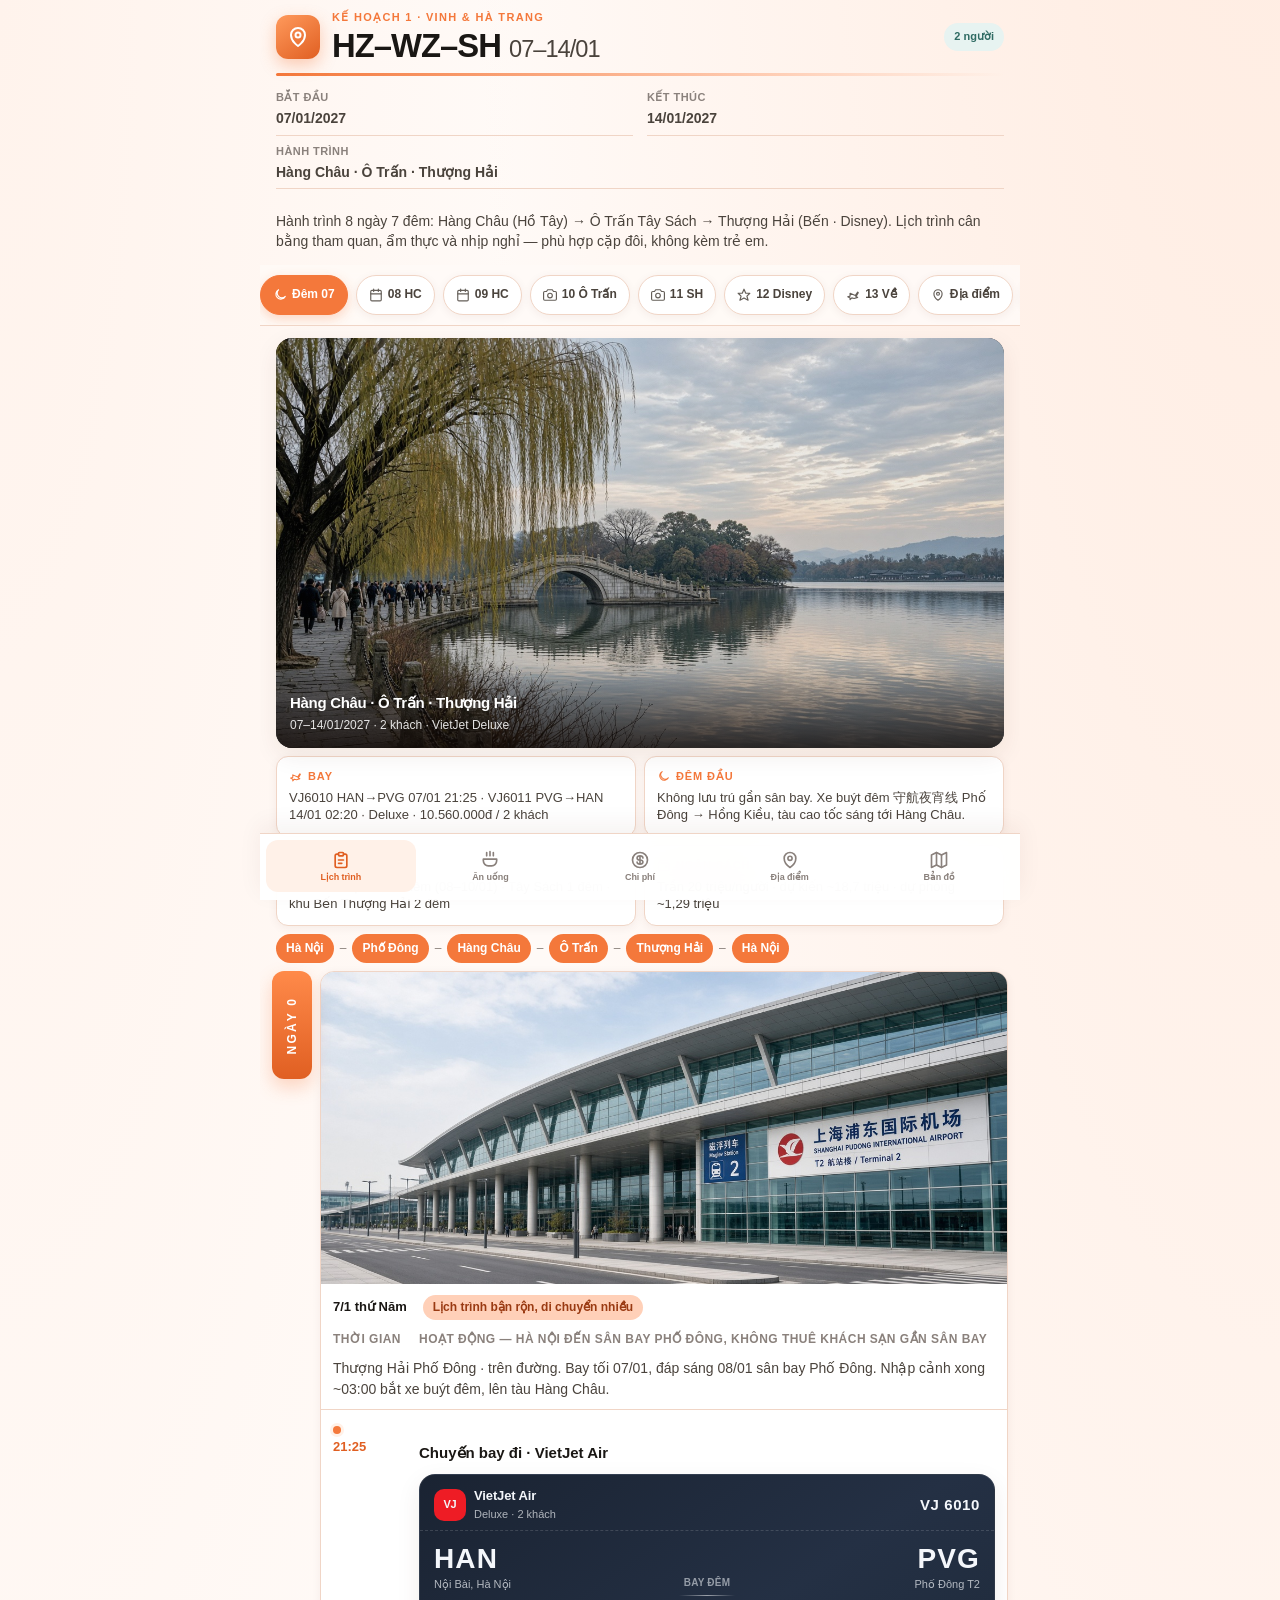
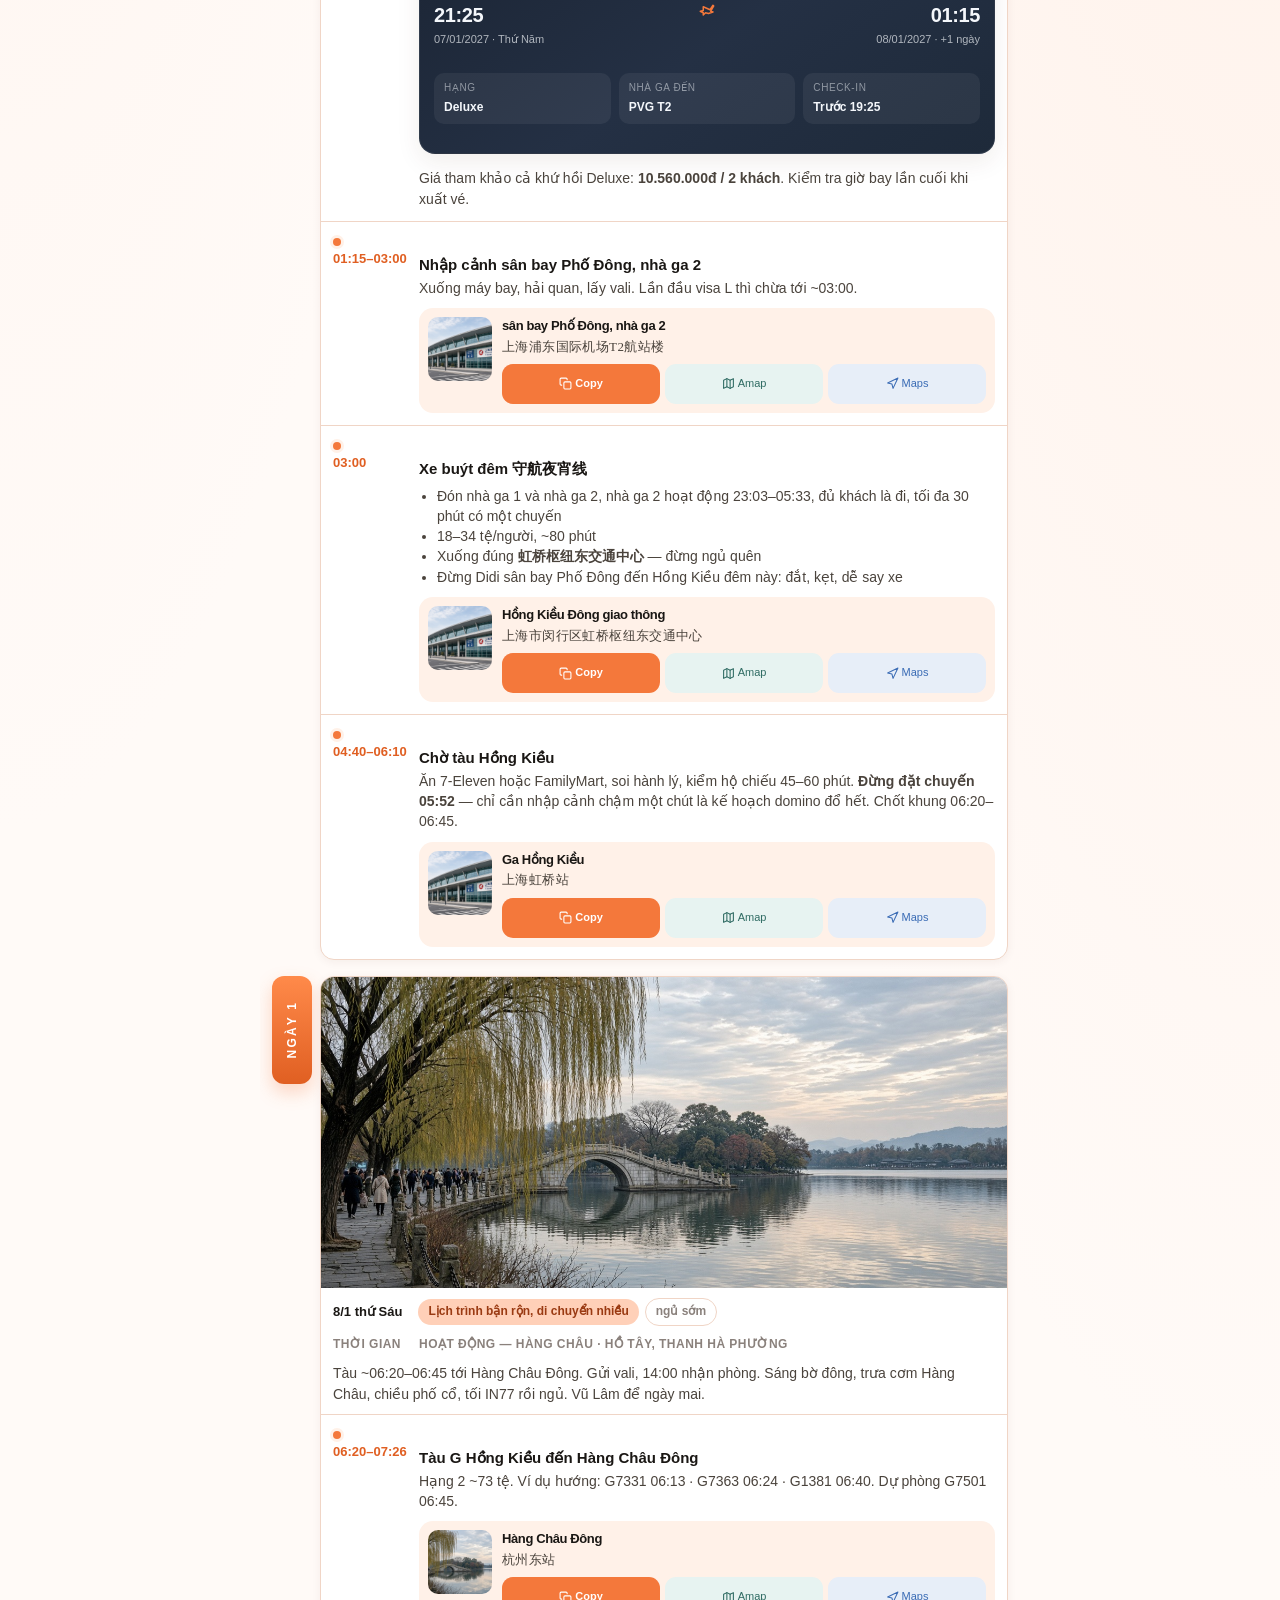
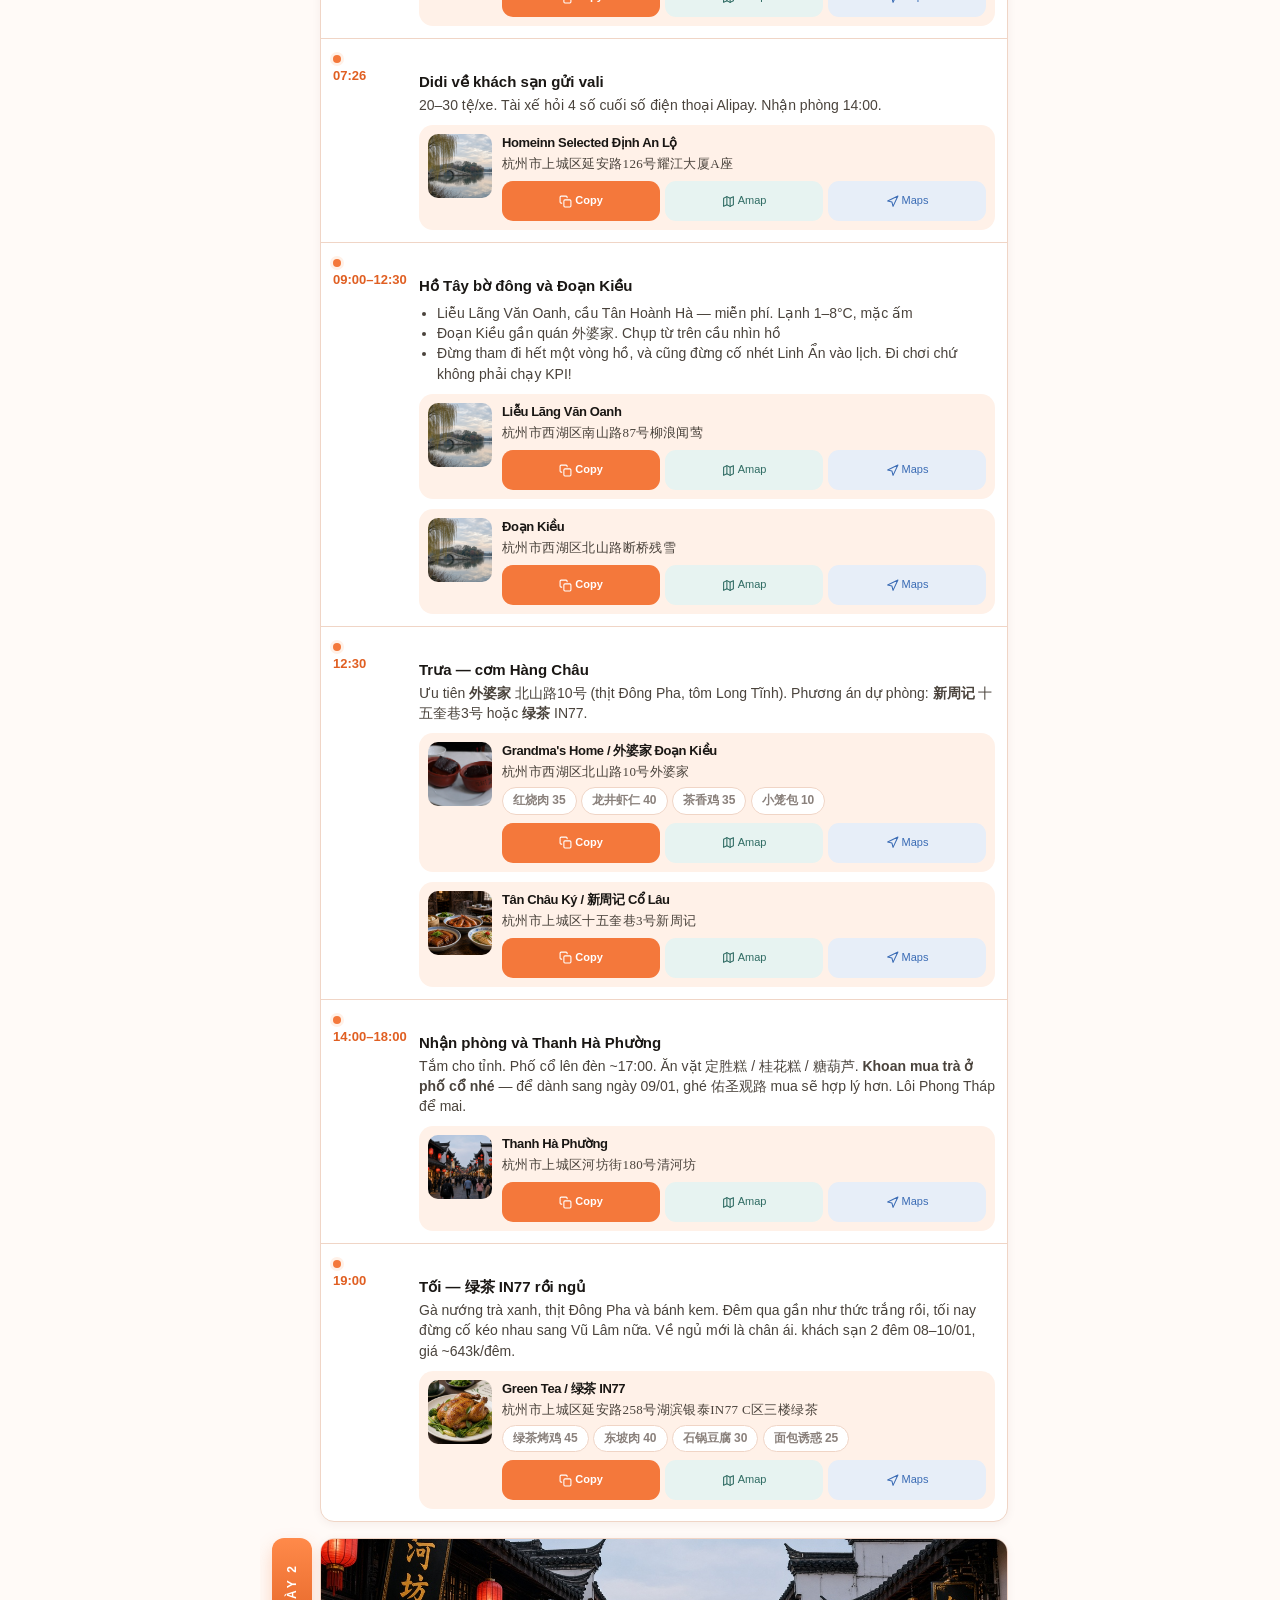
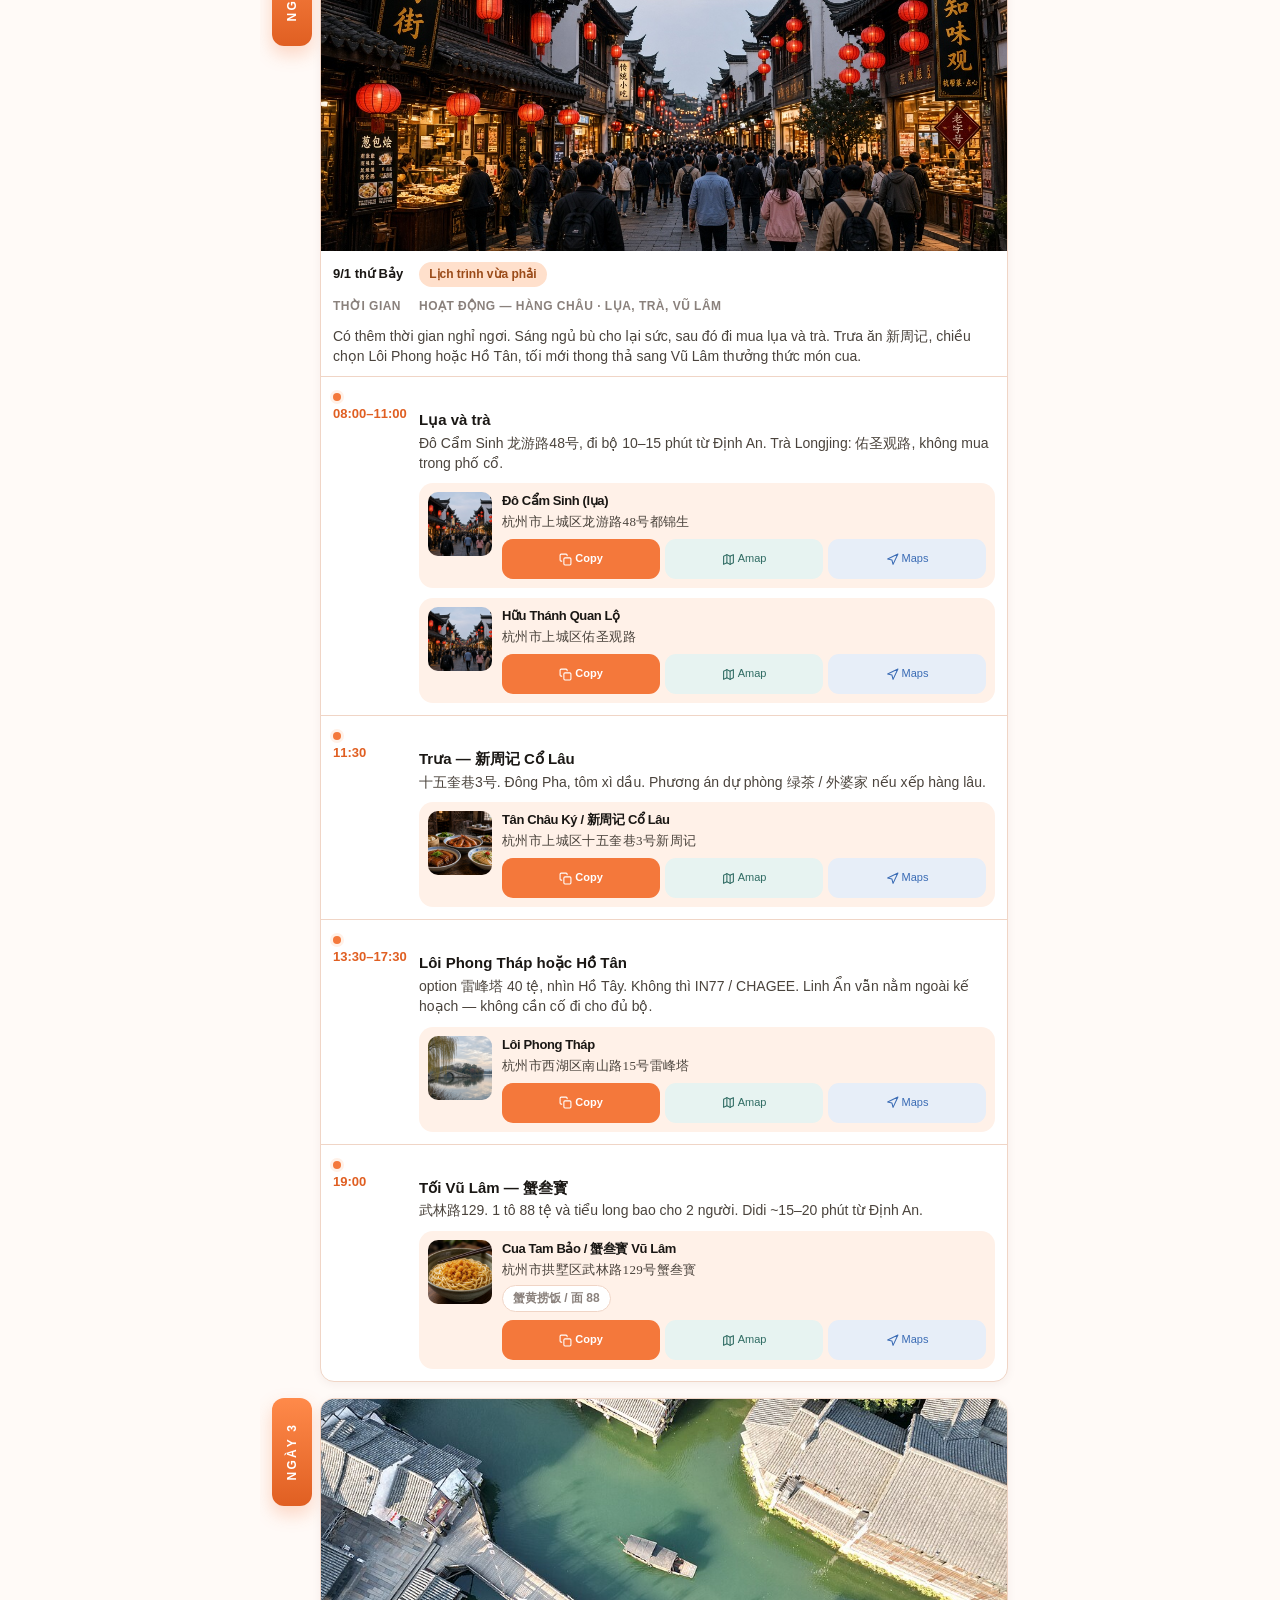
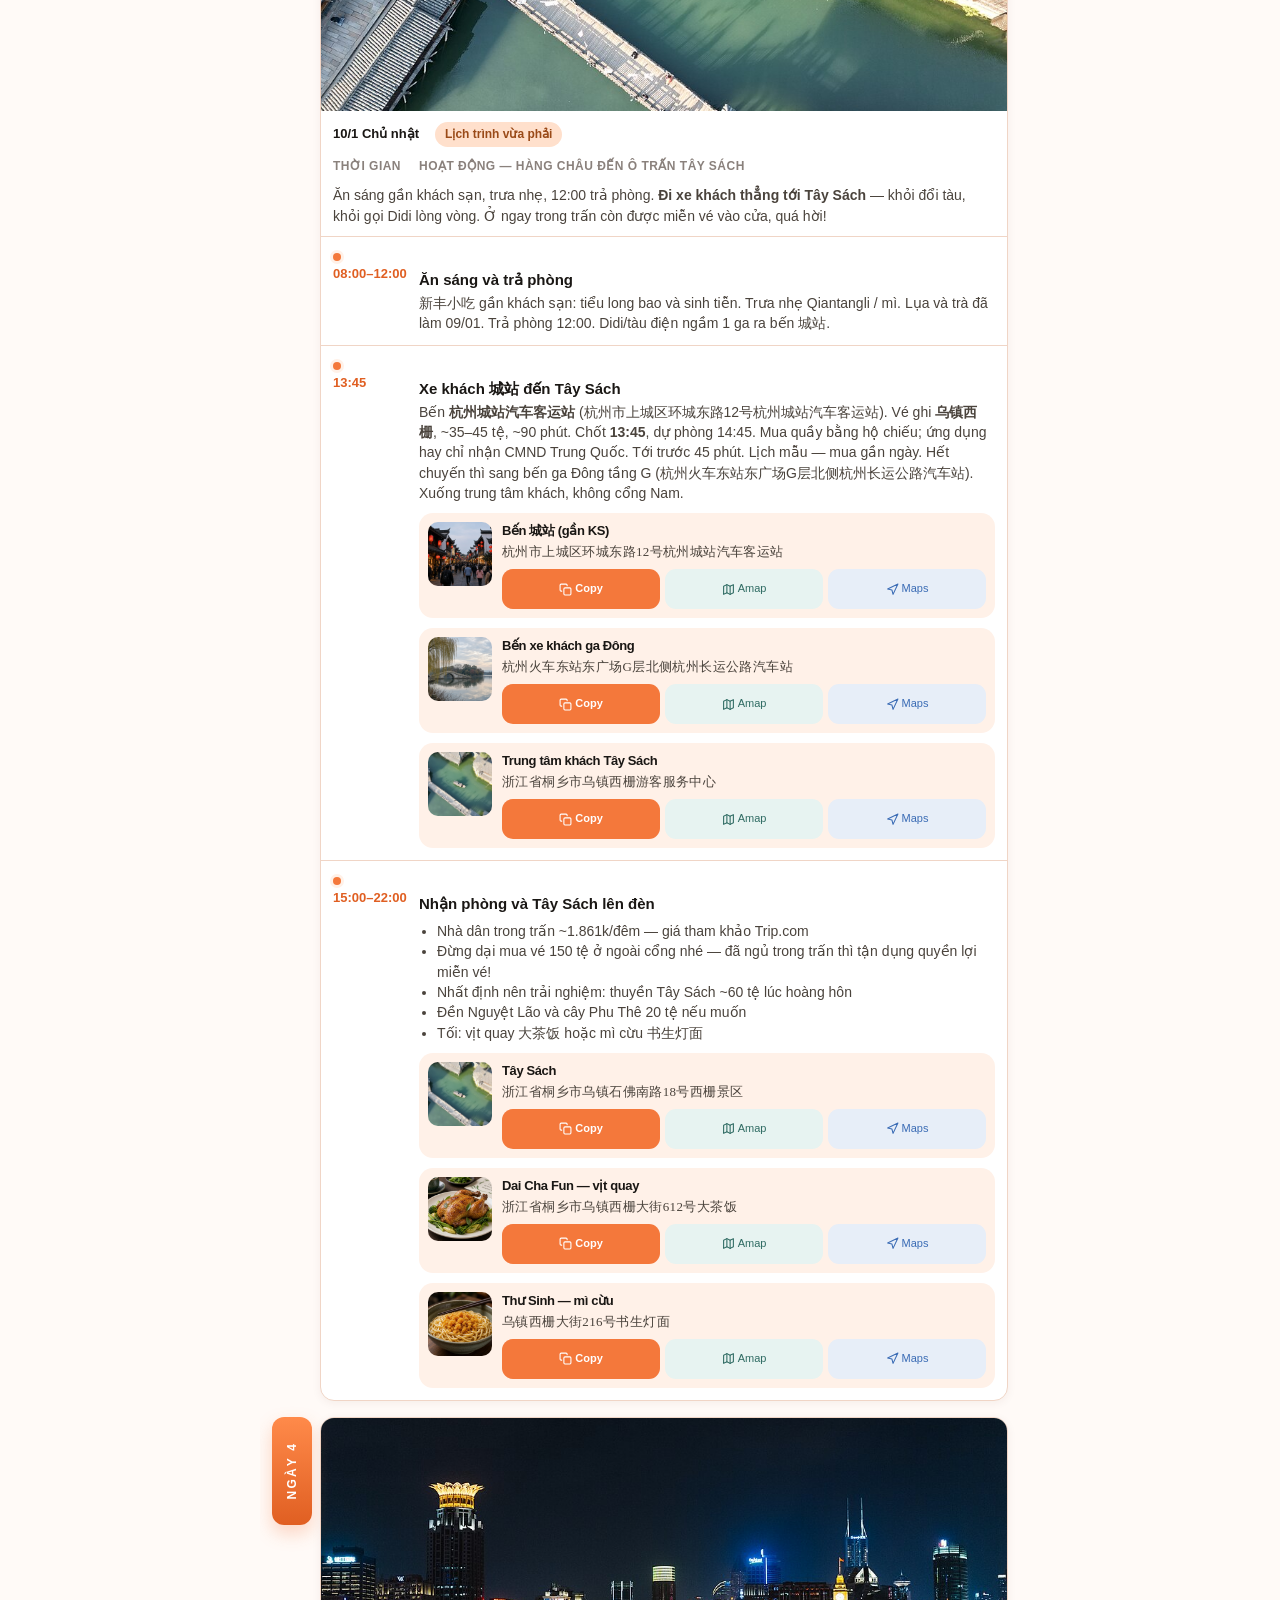
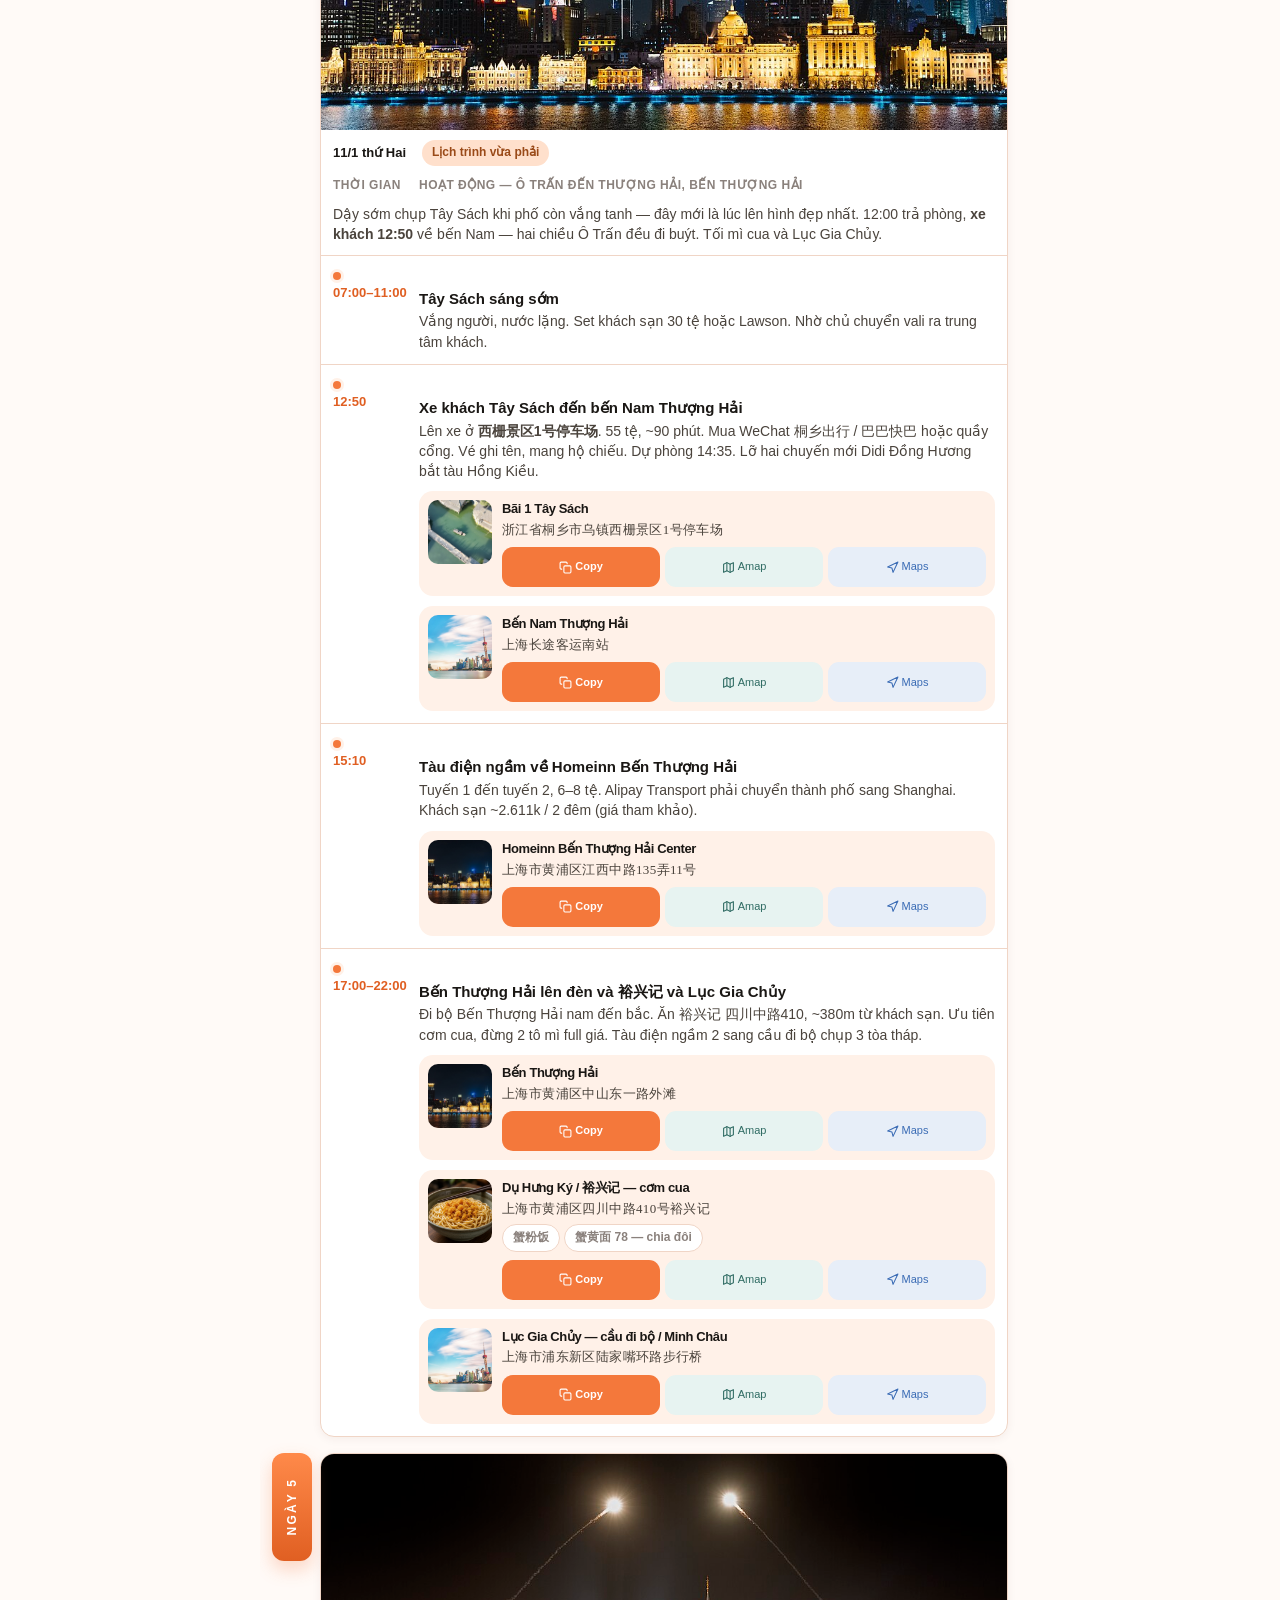
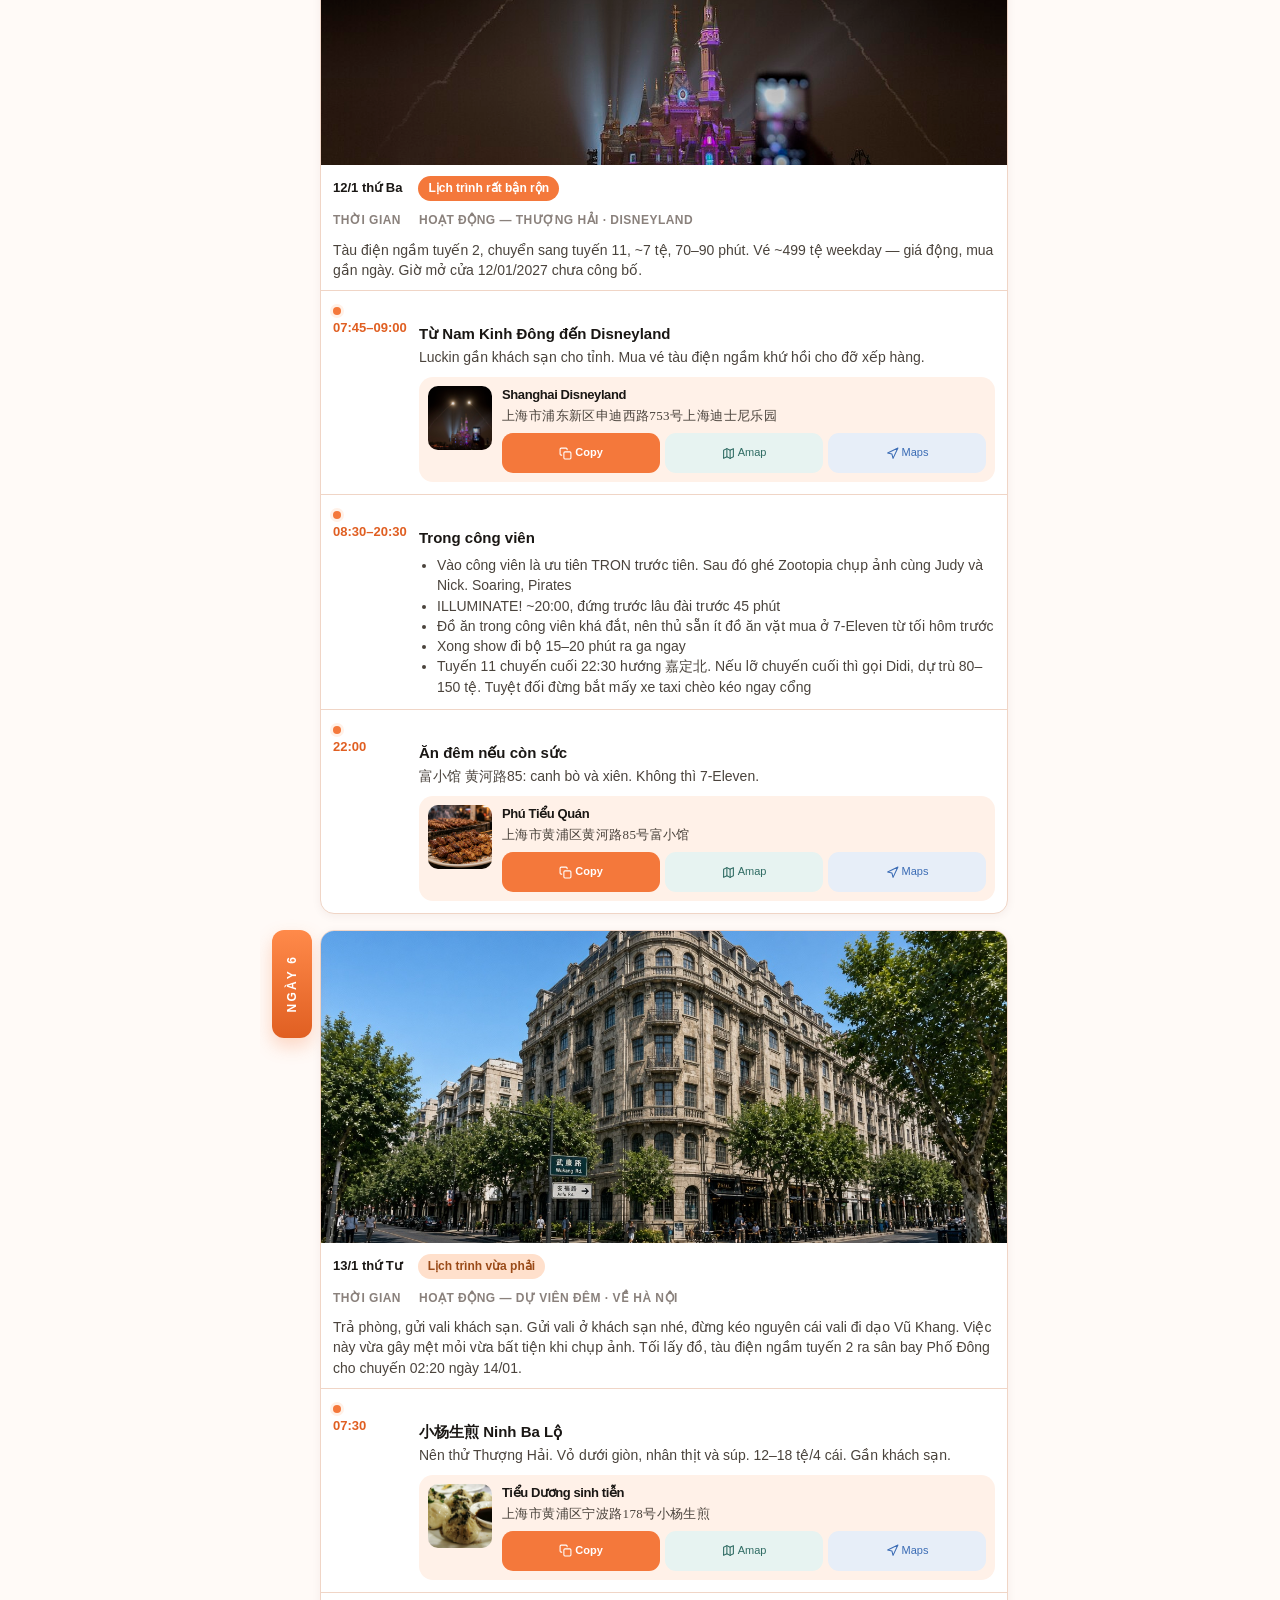
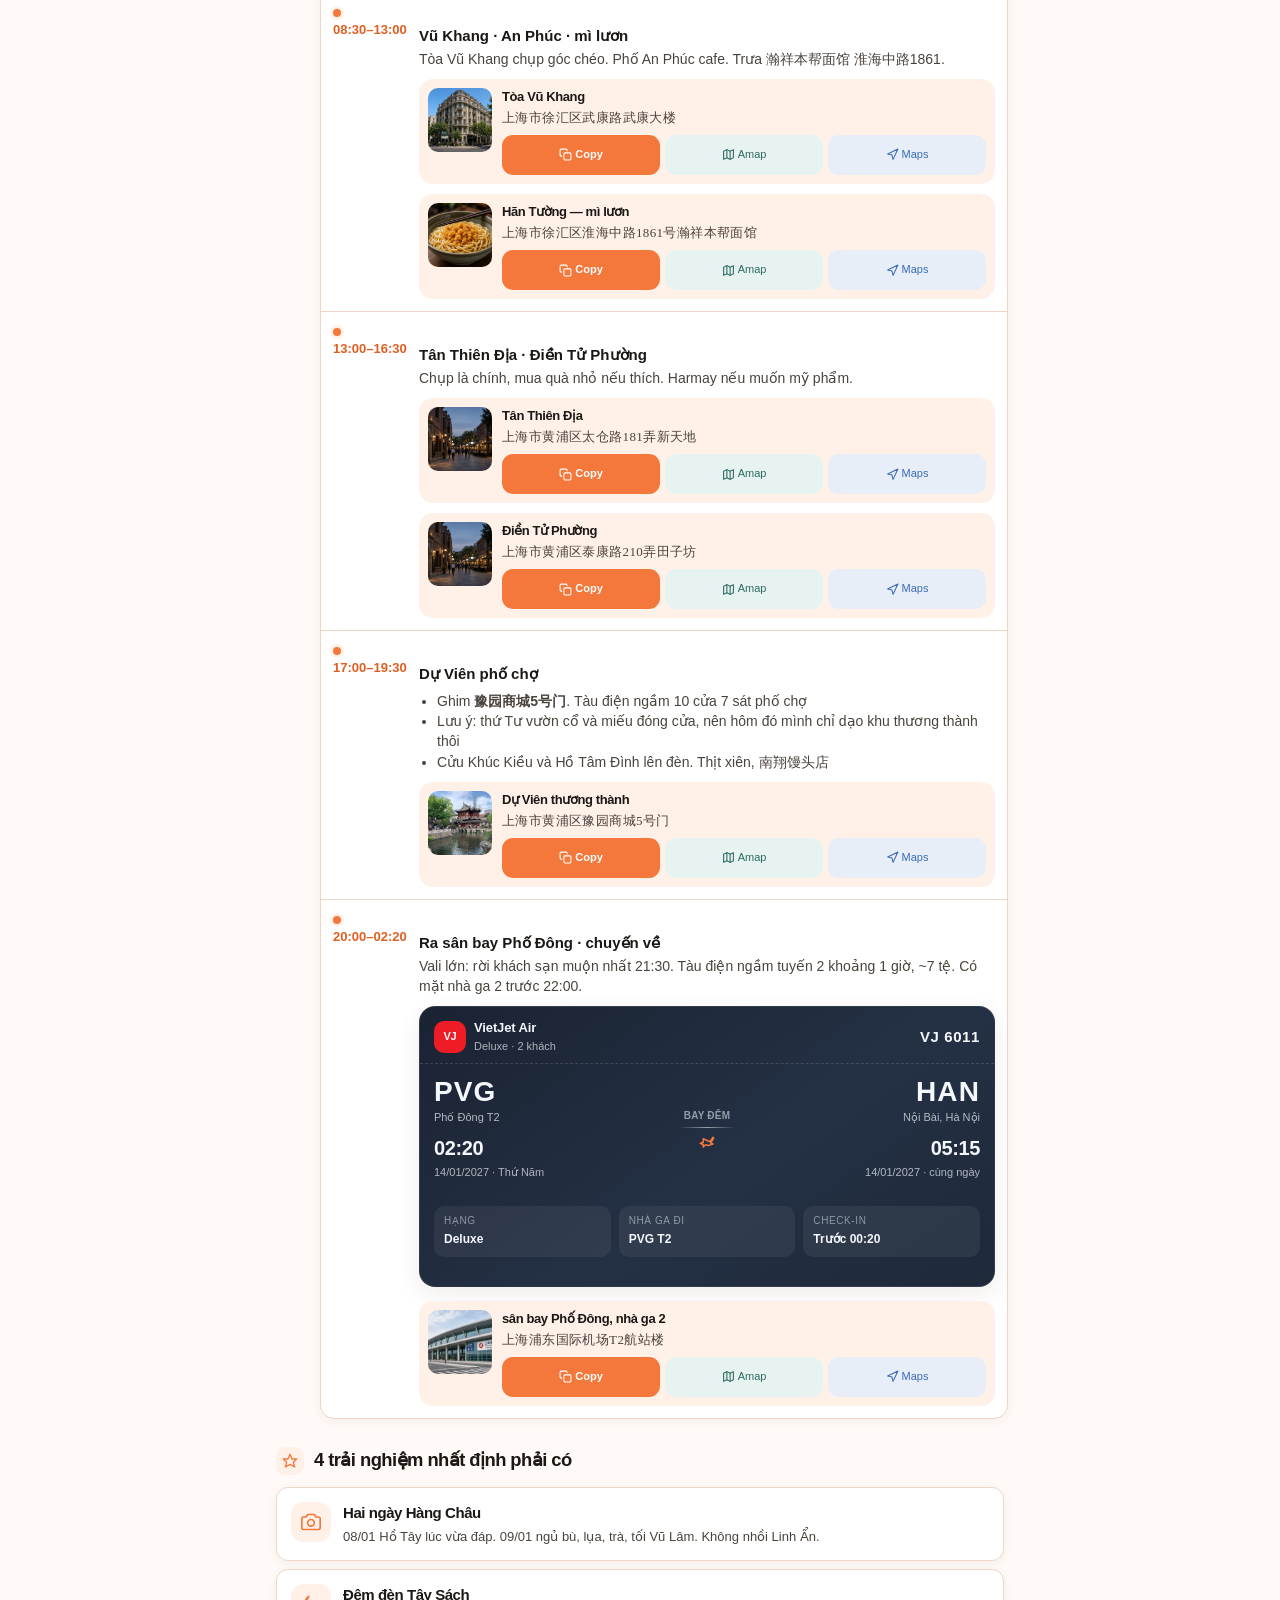
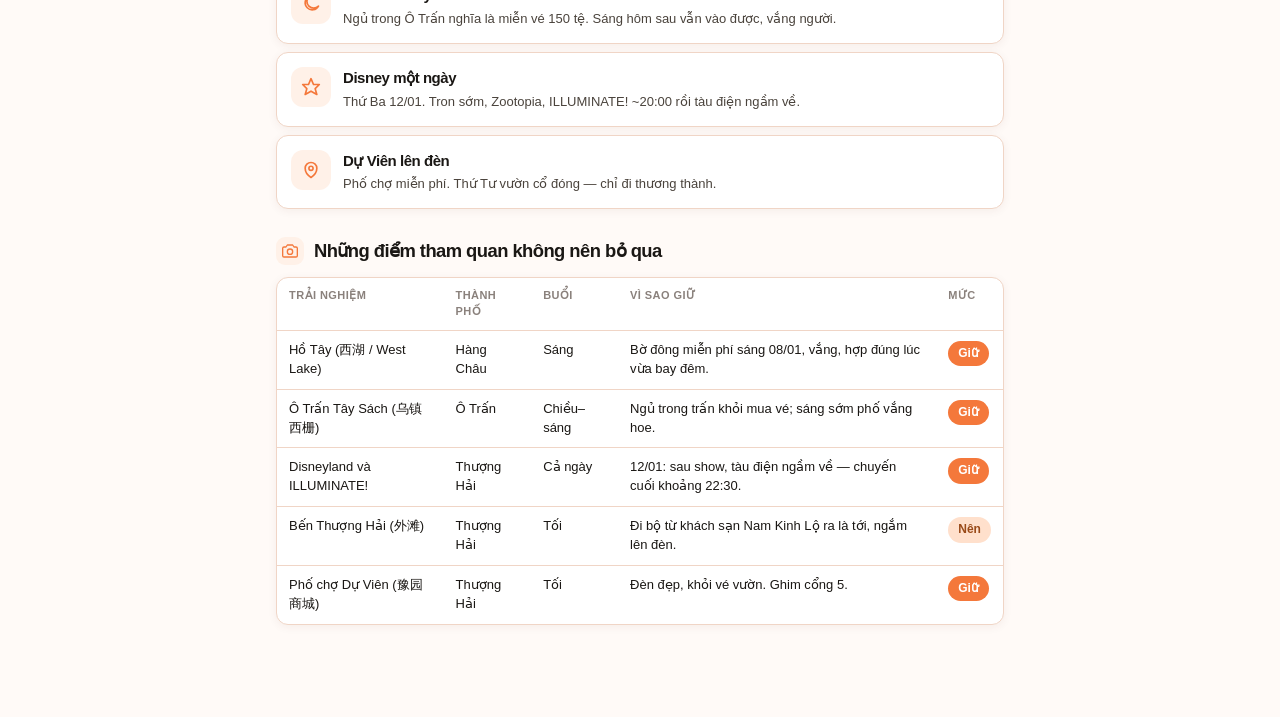
==== public/index.html @ 0e47c6df "Add Pages index redirect to hangzhou-days. Co-authored-by: Cursor <cursoragent@cursor.com>" ====
<!doctype html>
<html lang="vi">
<head>
  <meta charset="utf-8">
  <meta name="viewport" content="width=device-width, initial-scale=1">
  <meta http-equiv="refresh" content="0; url=./hangzhou-days.html">
  <link rel="canonical" href="./hangzhou-days.html">
  <title>HZ–WZ–SH Trip</title>
  <script>location.replace("./hangzhou-days.html");</script>
</head>
<body>
  <p><a href="./hangzhou-days.html">Mở sổ tay chuyến đi</a></p>
</body>
</html>
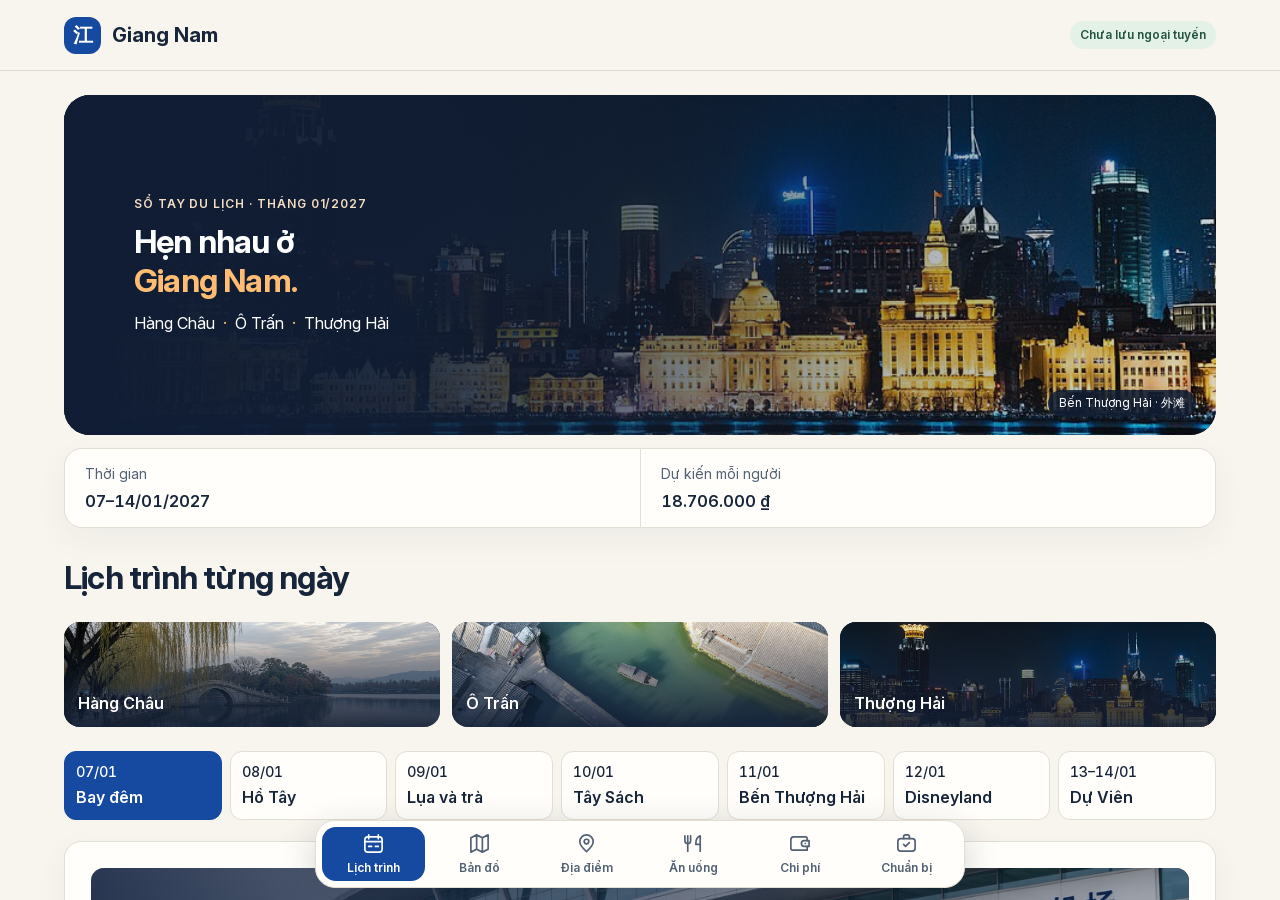
==== commit 61b9f37b: "Unify Shanghai trip plans in the Giang Nam PWA" ====
--- a/public/index.html
+++ b/public/index.html
@@ -3,12 +3,11 @@
 <head>
   <meta charset="utf-8">
   <meta name="viewport" content="width=device-width, initial-scale=1">
-  <meta http-equiv="refresh" content="0; url=./hangzhou-days.html">
-  <link rel="canonical" href="./hangzhou-days.html">
-  <title>HZ–WZ–SH Trip</title>
-  <script>location.replace("./hangzhou-days.html");</script>
+  <meta http-equiv="refresh" content="0; url=./trip/">
+  <link rel="canonical" href="./trip/">
+  <title>Giang Nam · Sổ tay chuyến đi</title>
 </head>
 <body>
-  <p><a href="./hangzhou-days.html">Mở sổ tay chuyến đi</a></p>
+  <p><a href="./trip/">Mở sổ tay chuyến đi Giang Nam</a></p>
 </body>
 </html>
